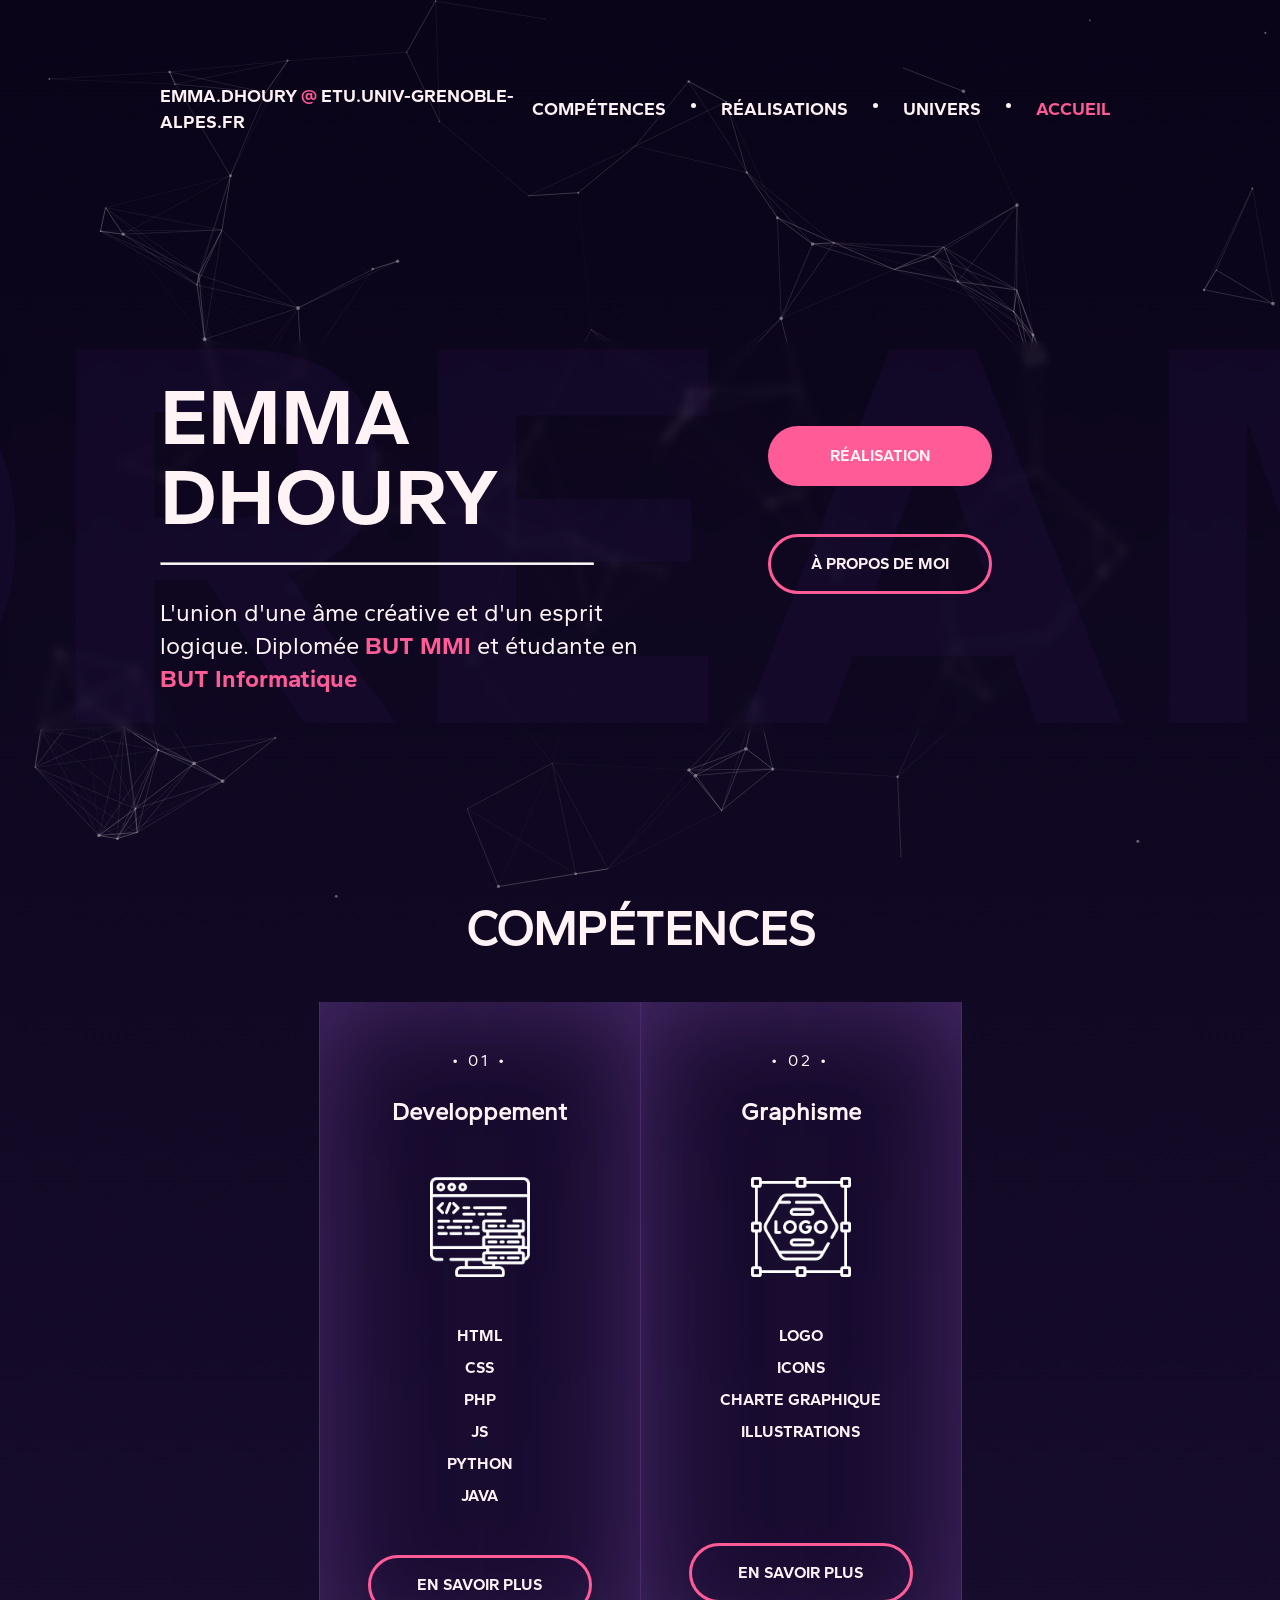
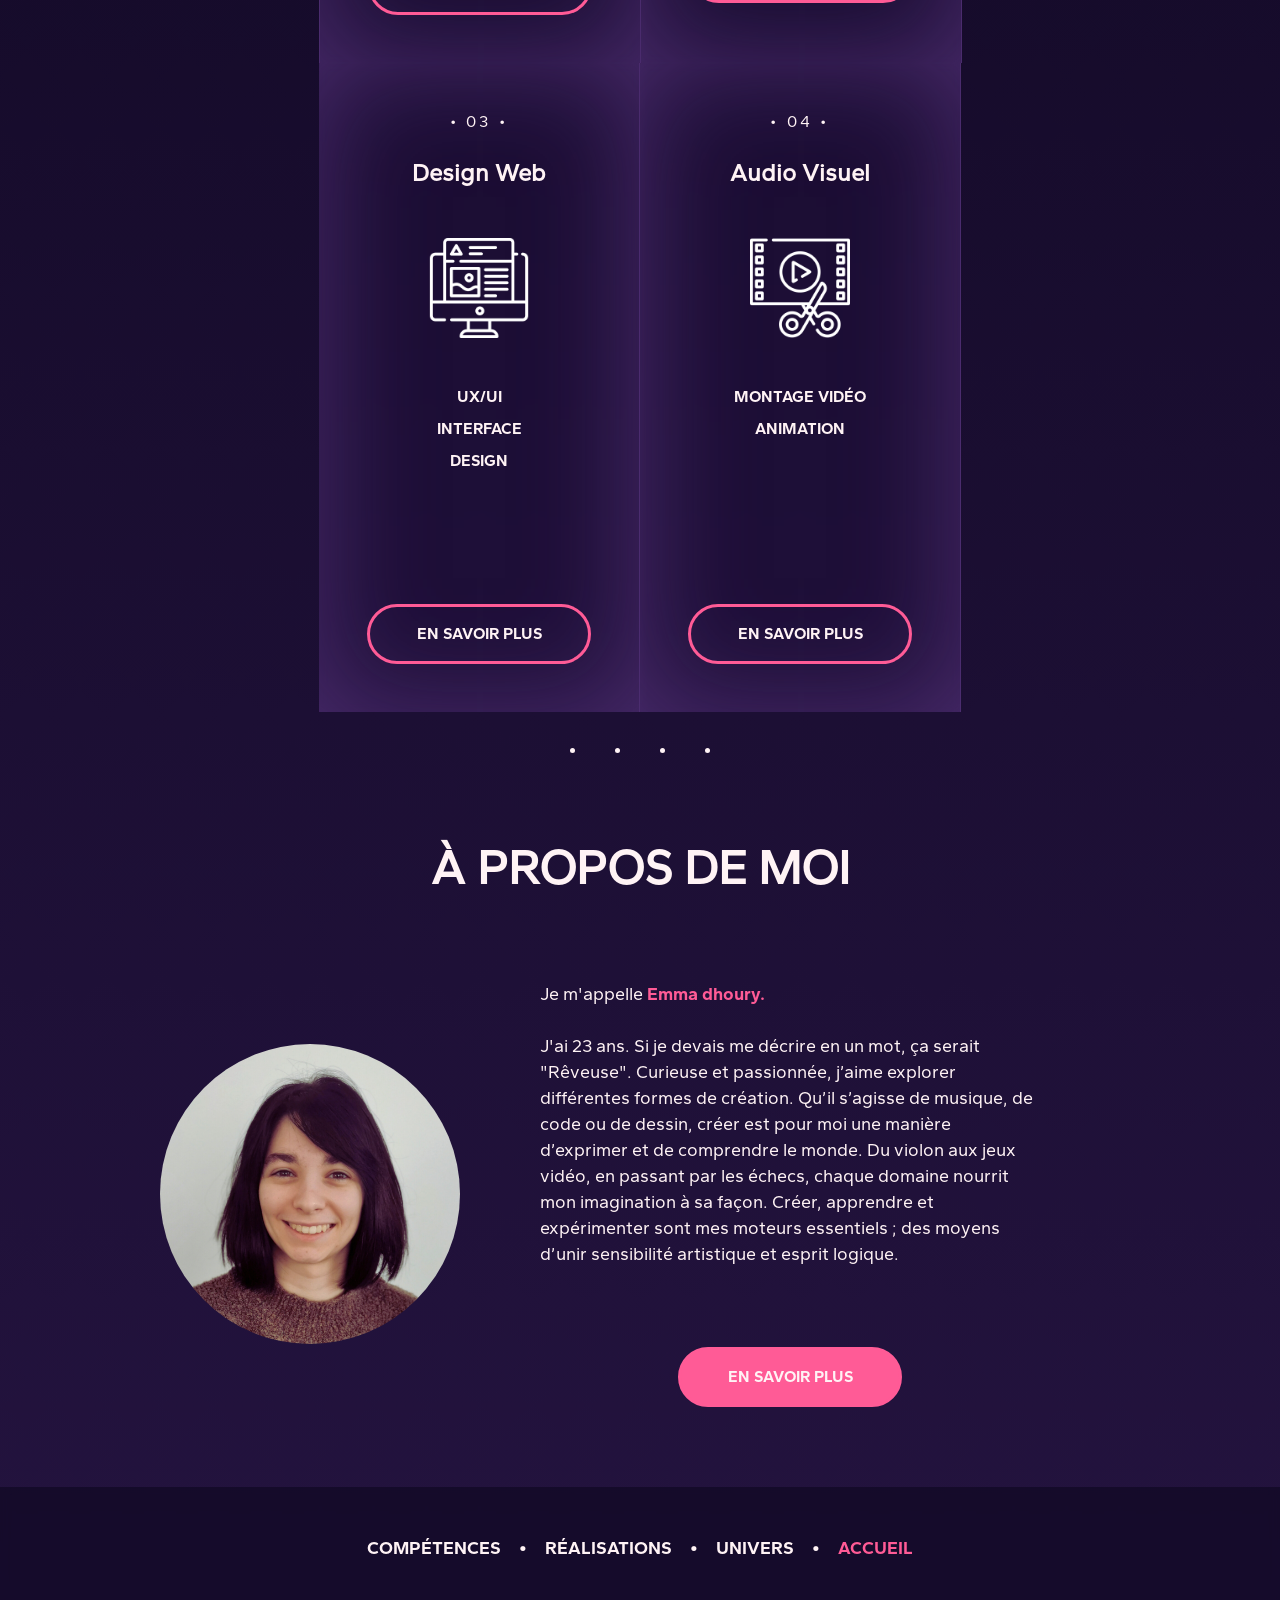
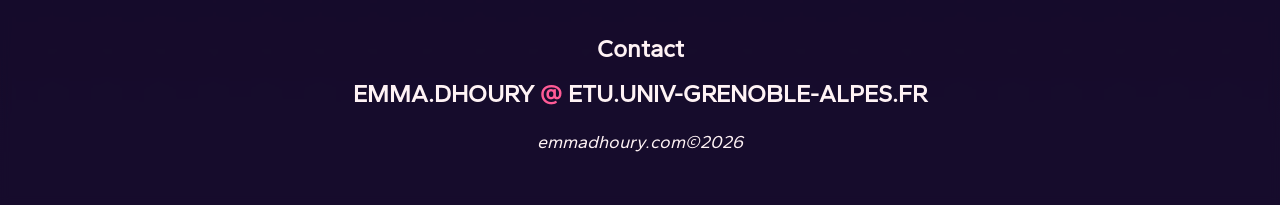
==== index.html @ 728509ed "Renomme accueil en index" ====
<!DOCTYPE html>
<html lang="fr">
    <head>
        <meta charset="utf-8">
        <meta http-equiv="X-UA-Compatible" content="IE=edge">
        <title>Emma Dhoury</title>
        <meta name="description" content="Portfolio de Emma Dhoury">
        <meta name="viewport" content="width=device-width, initial-scale=1">
        <link rel="stylesheet" type="text/css" href="style.css">
    </head>
    <body
        class="mrd-smooth"
        data-scroll-duration="300"
        data-scroll-deceleration="0.9"
        data-scroll-sensitivity="0.085"
        data-scroll-isScrolling="false"
        data-scroll-velocity="0"
    >
        <div id="particles-js"></div>
        <header>
            <nav>
                <p class="email">
                    emma.dhoury
                    <span>@</span>
                    etu.univ-grenoble-alpes.fr
                </p>
                <ul class="liens-nav sidenav" id="mySidenav">
                    <li>
                        <p>
                            <a href="competences.html">Compétences</a>
                        </p>
                    </li>
                    <li>
                        <span class="dot"></span>
                    </li>
                    <li>
                        <p>
                            <a href="realisations.html">Réalisations</a>
                        </p>
                    </li>
                    <li>
                        <span class="dot"></span>
                    </li>
                    <li>
                        <p>
                            <a href="mon-univers.html">Univers</a>
                        </p>
                    </li>
                    <li>
                        <span class="dot"></span>
                    </li>
                    <li>
                        <p>
                            <a class="important" href="accueil.html">Accueil</a>
                        </p>
                    </li>
                    <li>
                        <a id="closeBtn" class="close">
                            <img src="img/croix.png" alt="croix">
                        </a>
                    </li>
                </ul>
                <a id="openBtn">
                    <span class="burger-icon">
                        <span></span>
                        <span></span>
                        <span></span>
                    </span>
                </a>
            </nav>
            <div id="banner">
                <div>
                    <h4>
                        Dream
                        <br>
                    </h4>
                </div>
                <div>
                    <h1>
                        Emma Dhoury
                    </h1>
                    <hr>
                    <p>
                        L'union d'une âme créative et d'un esprit logique. Diplomée
                        <span class="important">BUT MMI</span>
                        et étudante en
                        <span class="important">BUT Informatique</span>
                    </p>
                </div>
                <div>
                    <a class="button" href="realisations.html">
                        Réalisation
                    </a>
                    <a class="button borderButton" href="mon-univers.html">
                        À propos de moi
                    </a>
                </div>
            </div>
        </header>
        <main>
            <section id="Compétences">
                <h2>Compétences</h2>
                <div class="card">
                    <div>
                        <p>• 01 •</p>
                        <h3>Developpement</h3>
                        <img src="img/dev.png" class="icons" alt="Icon Developpement">
                        <ul>
                            <li>HTML</li>
                            <li>CSS</li>
                            <li>PHP</li>
                            <li>JS</li>
                            <li>Python</li>
                            <li>Java</li>
                        </ul>
                        <a class="button borderButton" href="competences.html#Dev">
                            En savoir plus
                        </a>
                    </div>
                    <div>
                        <p>• 02 •</p>
                        <h3>Graphisme</h3>
                        <img src="img/logo.png" class="icons" alt="Icon Graphisme">
                        <ul>
                            <li>Logo</li>
                            <li>Icons</li>
                            <li>Charte graphique</li>
                            <li>Illustrations</li>
                        </ul>
                        <a class="button borderButton" href="competences.html#Graphisme">
                            En savoir plus
                        </a>
                    </div>
                    <div>
                        <p>• 03 •</p>
                        <h3>Design Web</h3>
                        <img src="img/web-design.png" class="icons" alt="Icon Web design">
                        <ul>
                            <li>UX/UI</li>
                            <li>Interface</li>
                            <li>Design</li>
                        </ul>
                        <a class="button borderButton" href="competences.html#Web">
                            En savoir plus
                        </a>
                    </div>
                    <div>
                        <p>• 04 •</p>
                        <h3>Audio Visuel</h3>
                        <img src="img/video-editing.png" class="icons" alt="Icon Audiovisuel">
                        <ul>
                            <li>Montage vidéo</li>
                            <li>Animation</li>
                        </ul>
                        <a class="button borderButton" href="competences.html#Audiovisuel">
                            En savoir plus
                        </a>
                    </div>
                </div>
            </section>
            <p>
                <span class="dot"></span>
                <span class="dot"></span>
                <span class="dot"></span>
                <span class="dot"></span>
            </p>
        </section>
        <section>
            <h2>À propos de moi</h2>
            <div id="Présentation">
                <img src="img/Emma.png" alt="Photo de moi">
                <div>
                    <p>
                        Je m'appelle
                        <span>Emma dhoury.</span>
                        <br>
                        <br>
                        J'ai 23 ans. Si je devais me décrire en un mot, ça serait "Rêveuse". Curieuse et passionnée, j’aime explorer différentes formes de création. 
                        Qu’il s’agisse de musique, de code ou de dessin, créer est pour moi une manière d’exprimer et de comprendre le monde. 
                        Du violon aux jeux vidéo, en passant par les échecs, chaque domaine nourrit mon imagination à sa façon. 
                        Créer, apprendre et expérimenter sont mes moteurs essentiels ; des moyens d’unir sensibilité artistique et esprit logique.
                    </p>
                    <a class="button" href="mon-univers.html">
                        En savoir plus
                    </a>
                </div>
            </div>
        </section>
    </main>
    <footer>
        <nav>
            <ul>
                <li>
                    <p>
                        <a href="competences.html">Compétences</a>
                    </p>
                </li>
                <li>
                    <p>•</p>
                </li>
                <li>
                    <p>
                        <a href="realisations.html">Réalisations</a>
                    </p>
                </li>
                <li>
                    <p>•</p>
                </li>
                <li>
                    <p>
                        <a href="mon-univers.html">Univers</a>
                    </p>
                </li>
                <li>
                    <p>•</p>
                </li>
                <li>
                    <p>
                        <a class="important" href="accueil.html">Accueil</a>
                    </p>
                </li>
            </ul>
        </nav>
        <h3>Contact</h3>
        <p class="email">
            emma.dhoury
            <span>@</span>
            etu.univ-grenoble-alpes.fr
        </p>
        <p id="copyright">emmadhoury.com©2026</p>
    </footer>
    <!-- scripts -->
    <script src="js/particles.js"></script>
    <script src="js/app.js"></script>
    <script src="js/mrd-smoothscroller.js"></script>
    <script src="./js/Burger.js"></script>
</body>
</html>
---- style.css ----
/**SIZE PC**/
/* BODY */
/*Fonts*/
@font-face {
  font-family: "Font";
  src: url('font/Gantari-Regular.otf');
}

@font-face {
  font-family: "BoldFont";
  src: url('font/Gantari-Bold.otf')
}

@font-face {
  font-family: "BlackFont";
  src: url('font/Gantari-Black.otf');

}

@font-face {
  font-family: "ItalicFont";
  src: url('font/Gantari-Italic.otf');
}

@font-face {
  font-family: "BoldItalicFont";
  src: url('font/Gantari-BoldItalic.otf');
}

/*Animations*/
@keyframes float {
  0% {
    transform: translatey(0px);
  }

  50% {
    transform: translatey(-10px);
  }

  100% {
    transform: translatey(0px);
  }
}

/* Colors */

:root {
  /* Couleur du texte */
  --color-text: #fff3f5;
  /* Couleur du fond */
  --color-bg: linear-gradient(#090418, #251441);
  /* Couleur du fond */
  --color-bg-dark: rgb(9, 4, 24, 0.5);
  /* Couleur du fond */
  --color-bg-light: rgba(45, 22, 82, 0.2);
  /* Couleur clair */
  --color-light: #bea1ee;
  /* Couleur foncer */
  --color-dark: #251441;
  /* Couleur primaire, pour CTA (Calls to action) */
  --color-primary: #ff5b96;
  /* Couleur secondaire, shadow, line */
  --color-accent: rgba(95, 57, 134, 0.7);
  /* Couleur additionnelle pour l'animation des button */
  --color-button-transparency: rgb(255, 91, 150, 0);
}


/*Generals*/

html {
  scroll-behavior: smooth;
  margin: 0;
  padding: 0;
}

body {
  width: 100%;
  height: auto;
  position: relative;
  color: var(--color-text);
  background: var(--color-bg);
  font-family: "Font";
  z-index: -5;
  margin: 0;
  padding: 0;
}

#particles-js {
  width: 100%;
  height: 100%;
  position: fixed;
  top: 0;
  z-index: -500;
  opacity: 75%;


}

h1 {
  font-size: 7em;
  font-family: "Boldfont";
  text-align: center;
  text-transform: uppercase;
  margin: 0.5em;

}


h2 {
  text-align: center;
  font-size: 3em;
  text-transform: uppercase;
}

.h2_real {
  margin-top: 3em;
}

h3 {
  font-size: 1.5em;
}

a {
  text-decoration: none;
  cursor: pointer;
}

.important {
  color: var(--color-primary);
  font-family: "BoldFont";
}

.center {
  display: flex;
  justify-content: center;
}

p {
  font-size: 18px;
  margin : 0;

}

.paragraphe {
  text-align: justify;
}

.para-margin {
      max-width: 600px;
  margin: auto;
  margin-bottom: 3em;
}

.real_flex{
  display: flex;
  margin: auto 10em;
  gap : 1em;
  
}

.real h3{
  font-size: 3em;
  margin-top: 5rem ;
  margin-bottom: 2rem;
  text-align: center;
}

.real h3:hover {
  color : var(--color-primary)
}


.real-div-content {
 width: 50%;
}

.real-div-content h4 {
  text-align: center;
  font-weight: bold;
}


.real-div-content p {
  padding : 1rem;
}
/* HEADER */

/* NAV */
nav {
  display: flex;
  justify-content: space-between;
  margin: 5em 10em;
  text-transform: uppercase;
  font-family: "Boldfont";
}

.email {
  align-content: center;
}

.email span {
  color: var(--color-primary);
}

nav ul {
  display: flex;
  padding: 0;
}

ul li {
  list-style: none;
}

li a {
  color: var(--color-text);
  text-decoration: none;
  position: relative;
}

li p {
  margin: 0;
  color: var(--color-text);
  margin: 0 0.5em;
}

#openBtn {
  display: none;
}

.burger-icon {
  display: none;
}

.close {
  display: none;
}


/* a Effect */

nav a:not(.close)::after {
  content: '';
  position: absolute;
  bottom: -10px;
  left: 25%;
  width: 50%;
  height: 0.05em;
  background-color: var(--color-text);
  opacity: 0;
  transition: opacity 300ms, transform 300ms ease-out;
}

nav a.important::after {
  background-color: var(--color-primary);
}

nav a:hover::after,
nav a:focus::after {
  opacity: 1;
  transform: translate3d(0, 0.2em, 0);
}

nav li a::after {
  opacity: 1;
  transform: scale(0);
  transform-origin: center;
}

nav li a:hover::after,
nav li a:focus::after {
  transform: scale(1);
}



/* BANNER */


#banner p {
  font-size: 1.5em;
}

#banner {
  position: relative;
  display: flex;
  padding: 5em 10em;
}

#banner h4 {
  font-family: "Boldfont";
  font-size: 35em;
  line-height: 0.8em;
  color: var(--color-bg-light);
  left: 50%;
  top: 50%;
  transform: translate(-50%, -50%);
  position: absolute;
  margin: 0;
  text-transform: uppercase;
  line-height: 0.7em;
  z-index: -100;
  backdrop-filter: blur(5px);
  flex: 1;

}

#banner h1 {
  text-align: left;
  margin: 0;
  line-height: 1em;
  font-size: 5em;

}

hr {
  background-color: var(--color-text);
  border-radius: 10px;
  width: 90%;
  margin: 1.5em auto 2em 0;
  height: 1px;
}

#banner>div {
  text-align: left;
  box-sizing: border-box;
  max-width: 50%;
  margin: 5em 0;
}

#banner div:last-child {
  margin: 5em auto;

}

#banner img {
  left: 5%;
  top: 5%;
  position: absolute;
  margin: auto;
  max-height: 90%;
  width: auto;

}

#tri {
  display: flex;
  justify-content: center;
  margin: 1em 10em;
}

/* MAIN */

ul {
  font-weight: bold;
}


/*button*/
.button {
  position: relative;
  box-sizing: border-box;
  border: solid var(--color-primary) 0.2em;
  min-width: 14em;
  border-radius: 50em;
  color: var(--color-text);
  text-transform: uppercase;
  font-weight: bold;
  display: block;
  margin: 3em auto auto auto;
  padding: 1em 2em 1em 2em;
  font-family: "BoldFont";
  background-color: var(--color-primary);
  background: linear-gradient(to left, var(--color-primary)50%, var(--color-text) 50%) right;
  background-size: 230%;
  transition: all .3s ease-out;
  width: fit-content;
  text-align: center;
}

.borderButton {
  border: solid var(--color-primary) 0.2em;
  background: linear-gradient(to left, var(--color-button-transparency) 50%, var(--color-text) 50%) right;
  background-size: 220%;
  border-radius: 50em;
  transition: all 0.3s ease-out;
}

.button:hover {
  transition: all .3s ease-out;
  background-color: transparent;
  color: var(--color-dark);
  background-size: 200%;
  border: solid var(--color-text) 0.2em;
  background-position: left;
}

/*SECTION*/
/*Accueil*/

.icons {
  filter: invert(1);
  max-width: 100px;
  height: auto;
  display: block;
  margin: 3em auto;
}


section {
  position: relative;

}

#Compétences {
  position: relative;
  width: 100%;
}

/*Card*/
.card {
  position: relative;
  display: flex;
  text-align: center;
  height: fit-content;
  margin: auto 10em;
  width: auto;
  position: relative;
  flex-wrap: wrap;
  justify-content: center;

}

.card>a, .card div {
  box-sizing: border-box;
  min-width: 300px;
  border-right: solid var(--color-accent) 0.1em;
  box-shadow: inset 0 0 7em var(--color-accent);
  background: var(--color-bg-light);
  padding: 3em;
  backdrop-filter: blur(5px);
  transition: all 2s ease-out;
}

.card p {
  letter-spacing: 0.2rem;
  margin : auto;
  font-size: 1rem;
 
}

.card>div:first-child {
  border-left : solid var(--color-accent) 0.1em;
}

ul .dot {
  margin: 10% 1em;
}

p:has(.dot) {
  text-align: center;
}

.dot {
  margin: 2em 1em;
  height: 5px;
  width: 5px;
  background-color: var(--color-text);
  border-radius: 50%;
  display: inline-block;
}

#Compétences {
  text-align: center;
}

.card>a:hover>.icons , .card>div:hover>.icons {
  animation: float 2s ease-in-out infinite;
}

.card>a:hover .button , .card>div:hover .button {
  background: linear-gradient(to left, var(--color-primary)50%, var(--color-text) 50%) right;
  background-size: 220%;
  transition: all 0.3s ease-out;
}

.card>a:hover .button:hover , .card>div:hover .button:hover {
  transition: all .3s ease-out;
  background-color: var(--color-primary);
  color: var(--color-dark);
  background-position: left;
}

.card>a:hover, .card>div:hover  {
  background-color: var(--color-accent);
  transition: all 0.5s linear
}

.card ul {
  padding: 0;
  font-family: "BoldFont";
  min-height: 170px;
}


.card h3 {
  margin: 1em 0;
}

.card li {
  margin: 10px;
  text-transform: uppercase;

}

.card img {
  width: 100%;
  height: auto;
}

/*présentation*/
#Présentation {
  display: flex;
  margin: 5em 10em;
  height: fit-content;
  width: auto;
}

#Présentation img {
  margin: auto;
  max-width: 300px;
  width: auto;
  max-height: 300px;
  height: auto;
  border-radius: 50%;
  background-color: var(--color-text);
}

#Présentation>div {
  position: relative;
  margin: 0 5em;
  height: fit-content;
  max-width: 75%;
  vertical-align: middle;
}

#Présentation span {
  color: var(--color-primary);
  font-family: "Boldfont";
}

#Présentation .button {
  margin-top: 5em;
}

/*COMPETENCES*/

.comp {
  box-sizing: border-box;
  padding: 3em 10em;
  backdrop-filter: blur(5px);
}

.comp:nth-child(odd) {
  background: var(--color-bg-light);
  box-shadow: inset 0 0 7em var(--color-accent);
}

.comp h2 {
  margin-bottom: 1em;
}

.comp .comp_div {
  text-align: justify;
  margin: auto;
  max-width: 800px;
}

.comp ul {
  text-transform: uppercase;
  font-family: "BoldFont";
  margin: 3em 0;
  padding-left: 0;
}

.libox {
  display: flex;
  justify-content: center;
}

.libox li {
  font-family: "BoldFont";
  text-transform: uppercase;
  color : var(--color-text);
  background-color: var(--color-accent);
  backdrop-filter: blur(5px);
  padding: 1em;
  margin: 0;
  margin-right: 1em;
  margin-bottom: 1em;
  height: fit-content;
}

.real .button {
  margin-left: 0;
}

.real {
  width: 100%;
  position: relative;
}



.real_div h3 {
  font-size: 3em;
  margin: auto;
}

.real_div {
  padding: 5em 20em;
  padding-top : 0;
}

.real .real_div {
  box-sizing: border-box;
  background: var(--color-bg-light);
  backdrop-filter: blur(5px);
  box-shadow: inset 0 0 7em var(--color-accent);
  position: relative;
  padding-top: 5em;
}

.real .real_div div{
max-width: 800px;
margin : auto;
}



.museum {
  display: flex;
  margin: auto 10em;
  flex-wrap: wrap;
  justify-content: center;
  gap: 1em;

}

.museum_img {
  transition: all .3s ease-out;
  backdrop-filter: blur(5px);
  font-size : 0;
}

.museum_img .libox {
  font-size : 2em;
}

.museum_img img {
  max-height: 400px;
  width: 100%;
  transition: all .3s ease-out;
  opacity: 70%;

}

.museum_img:hover {
  transform: scale(1.2);
  z-index: 100;
  transition: all .3s ease-out;
  position: relative;
  opacity: 100%;
}

.museum_img:hover .libox {
  opacity: 30%;
  transition: all .3s ease-out;
}

.museum_img:hover img {
  opacity: 100%;
  transition: all .3s ease-out;
  box-shadow: 10px 10px 10px var(--color-bg-dark);
}


div .museum_img {
  position: relative;
  padding: 0;
}

.realcard {
  display: flex;
  gap: 1em;
  flex-wrap: wrap;
  justify-content: center;
}

.realcard > a {
  padding: 0;
  border: none;
  box-shadow: none;
  height: min-content;
  max-width: 300px;
  position: relative;
  font-size: 0;

}

.realcard p {
  color: var(--color-text);
  font-size: 2rem;
  font-family: "Boldfont";
  padding: 1em;
  text-align: center;
}

.realcard p:hover {
  color: var(--color-light);
}

video {
  width: 100%;
  height: auto;
}

.real_img {
  position: relative;

}

.real_img img {
  width: 100vw;
}


.real_img .libox,
.museum_img .libox,
.realcard .libox {
  justify-content: left;
  position: absolute;
  flex-wrap: wrap;
  z-index: 50;
  margin: 1em;
  padding: 0;
  transition: all .3s ease-out;
  font-size: 16px;
}

/* FOOTER*/

footer {
  background-color: var(--color-bg-dark);
  backdrop-filter: blur(5px);
  padding: 2em 0;
  text-align: center;
}

footer nav {
  margin: 1em 10em;
}

footer nav ul {
  margin: auto;
  padding: 0;
}

footer h3 {
  margin-top: 3em;
  margin-bottom: 0.5em;
}

footer .email {
  font-size: 1.5em;
  text-transform: uppercase;
  font-weight: bold;
  padding-top: 0;
  margin-top: 0;

}

#copyright {
  margin: 1em;
  font-style: italic;
}

/**SIZE TABLETTE**/

@media only screen and (max-width: 992px) {
  nav {
    margin: 3em 5em;
  }

  .museum {
    margin: auto 5em;
  }

  #banner {
    flex-wrap: wrap;
  }

  #banner>div {
    max-width: 100%;
    margin: 2em 0;
  }

  #banner div:last-child {
    margin: 2em auto;
  }


  #banner>img {
    display: none;
  }

  #banner h1 {
    font-size: 5em;

  }

  #banner {
    padding: 3em 5em;
  }

  .banner_real {
    flex-wrap: wrap;
  }

  ul .dot {
    display: none;
  }




  /*** ---- Burger ---- ***/
  /* Sidenav menu */
  .sidenav {
    height: 100%;
    width: 150px;
    position: fixed;
    z-index: 100;
    top: 0;
    right: -300px;
    background-color: var(--color-bg-dark);
    opacity: 95%;
    padding-top: 60px;
    transition: right 0.5s ease;
    backdrop-filter: blur(5px);
  }

  /* Sidenav menu links */
  .sidenav a {
    text-decoration: none;
    transition: 0.3s;

  }

  #closeBtn:hover {
    color: var(--color-primary);
    cursor: pointer;
  }

  .sidenav {
    list-style-type: none;
    padding: 2em;
    padding-top: 5em;
    margin: 0;
    flex-direction: column;
  }

  /* Active class */
  .sidenav.active {
    right: 0;
  }

  .sidenav li {
    padding-top: 1em;
  }

  /* Close btn */
  .sidenav .close {
    position: absolute;
    top: 10px;
    right: 25px;
    font-size: 36px;
    display: block;
  }


  /* Icône burger */
  .burger-icon span {
    display: block;
    width: 25px;
    height: 2px;
    background-color: var(--color-text);
    margin: 7px;
    border-radius: 2.5px;
  }

  #closeBtn {
    filter: invert(1);
  }

  #closeBtn:hover {
    filter: brightness(0) saturate(100%) invert(52%) sepia(27%) saturate(4319%) hue-rotate(308deg) brightness(105%) contrast(101%);
  }

  .burger-icon:hover>span {
    background-color: var(--color-primary);
  }

  .burger-icon {
    display: inline-block;
  }

  #openBtn {
    display: inline-block;
  }

  #Présentation {
    flex-wrap: wrap;
    margin: 3em 5em;
  }

  h1 {
    font-size: 5em;
  }


  h2 {
    font-size: 2em;
  }


  h3 {
    font-size: 1em;
  }


  .banner_comp .banner_comp_div {
    padding: 3em 5em;
  }

  .comp {
    padding: 3em 5em;
  }

  .card {
    margin: auto 5em;
  }

  #Présentation .button {
    margin-top: 3em;
  }

  #Présentation img {
    margin-bottom: 3em
  }

  .museum_img img {
    max-height: 600px;
    height: auto;
    min-width: 100%;
  }

  .real_div {
    padding: 3em 5em;
    padding-top: 0;
  }

  .card div {
    width : 50%;
  }

  .real {
    flex-wrap: wrap;
  }

  footer nav {
    margin: 3em 5em;
  }

}

@media only screen and (max-width: 768px) {
  nav {
    margin: 2em 3em;
  }

  h1 {
    font-size: 3em;
  }

  .museum {
    margin: auto 3em;
  }

  #banner {
    padding: 2em 3em;
  }

  .banner_comp .banner_comp_div {
    padding: 2em 3em;
  }

  .banner_real .banner_real_div {
    padding: 2em 3em;
  }

  .card {
    margin: auto 3em;
  }

  .real_div {
    padding: 2em 3em;
    padding-top: 0;
  }

  .comp {
    padding: 2em 3em;
  }


    .card div {
    width : 100%;
  }

  #Présentation {
    margin: 3em;
  }

  #Présentation img {
    margin-bottom: 2em
  }

  #Présentation .button {
    margin-top: 2em;
  }


  footer nav {
    margin: 2em 3em;
  }


}

/**SIZE PHONE**/

@media only screen and (max-width: 600px) {
  nav {
    margin: 1em;

  }

  h1 {
    font-size: 2em;
  }

  #banner {
    padding: 1em;
  }

  .comp {
    padding: 1em;
  }

  .banner_comp .banner_comp_div {
    padding: 1em;
  }

  .banner_real .banner_real_div {
    padding: 1em;
  }

  .real_div {
    padding: 1em;
    padding-top: 0;
  }

  .card {
    margin: auto 1em;
  }

  .museum {
    margin: auto 1em;
  }


  #Présentation {
    margin: 2em;

  }

  footer nav {
    margin: 1em;
  }


}
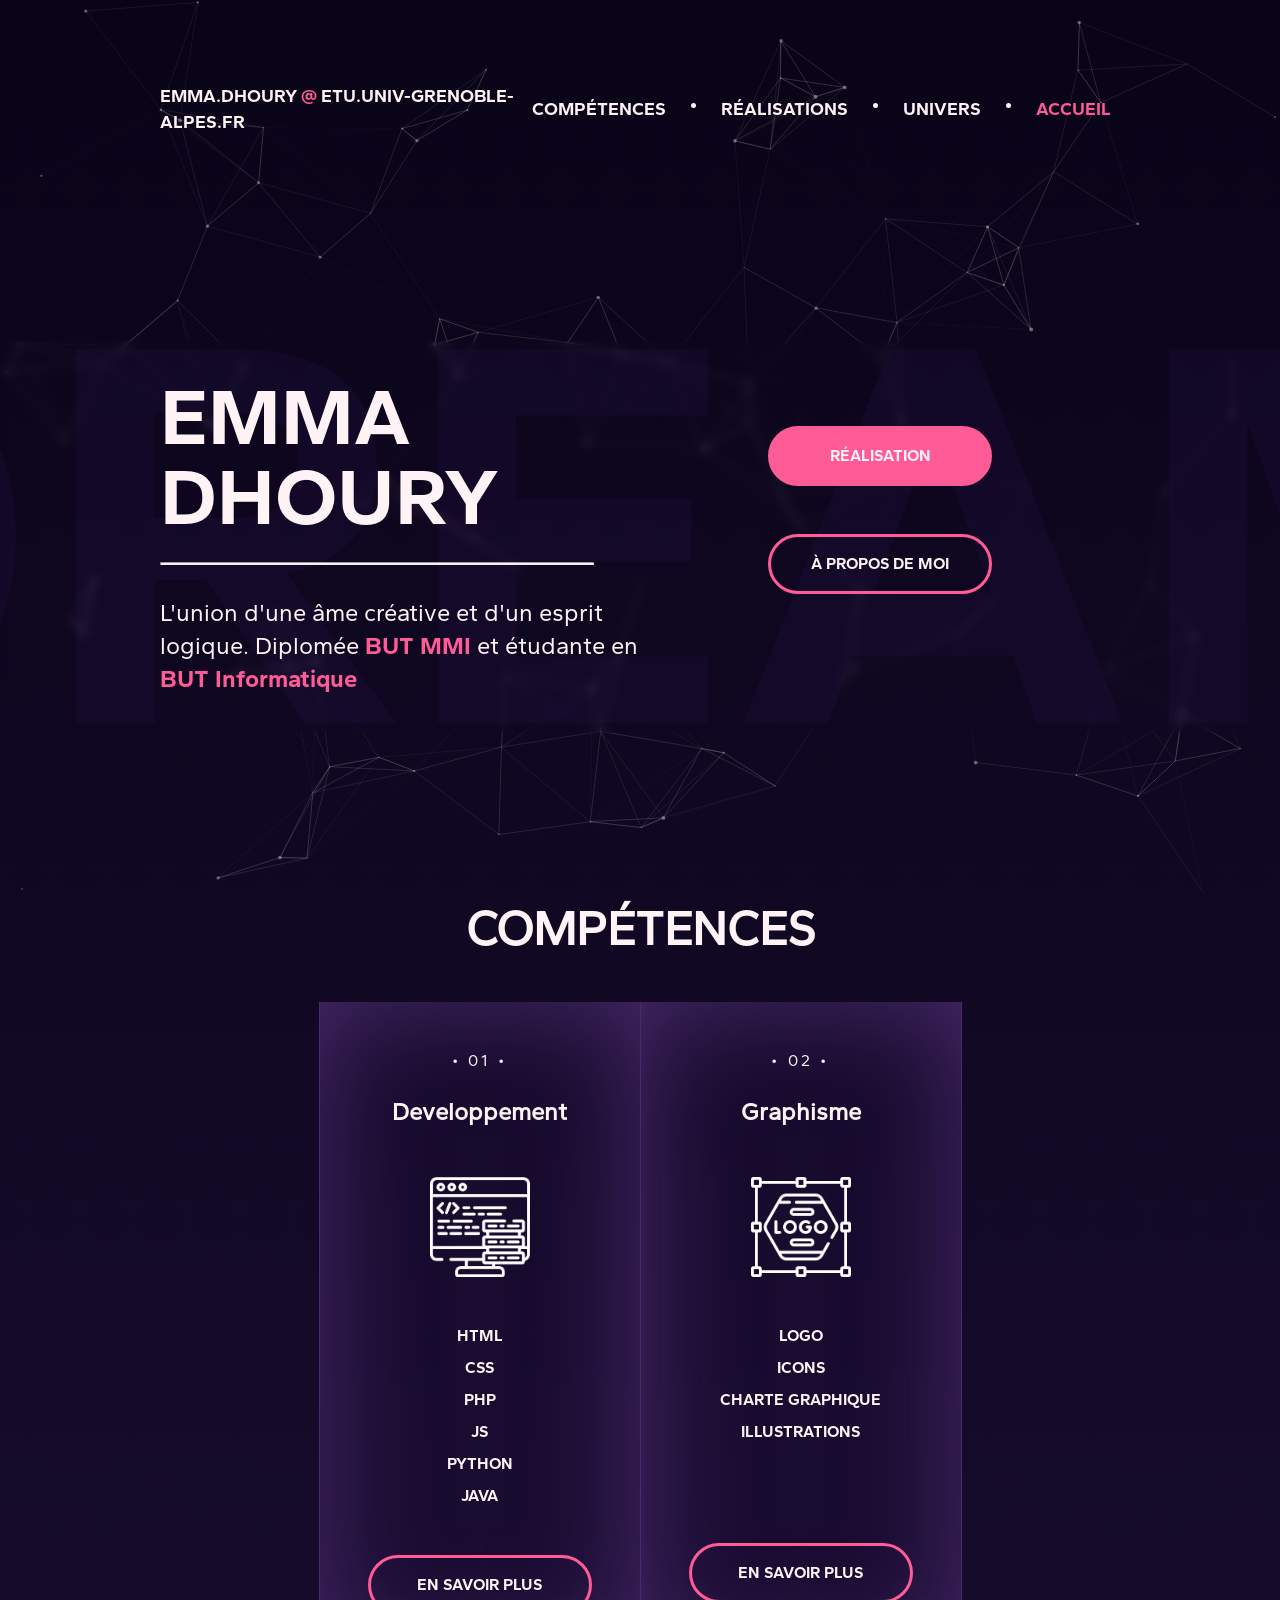
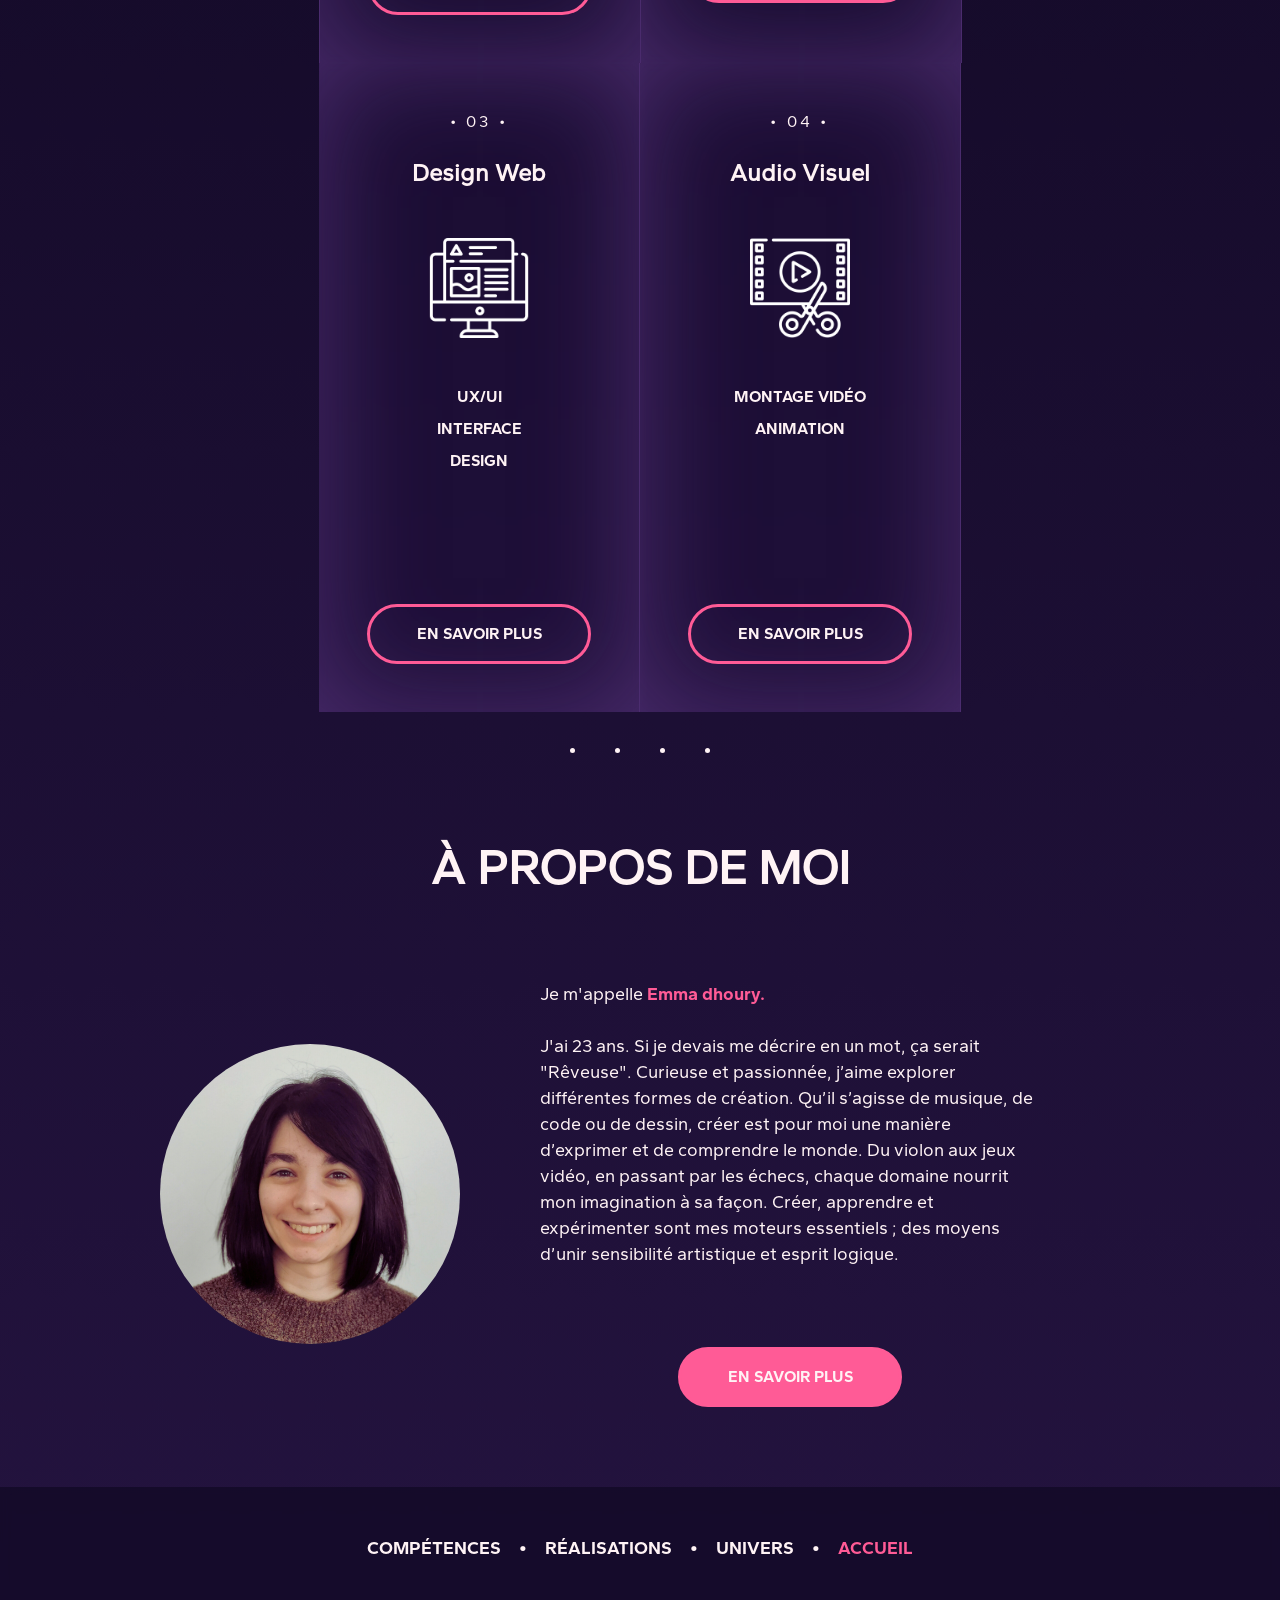
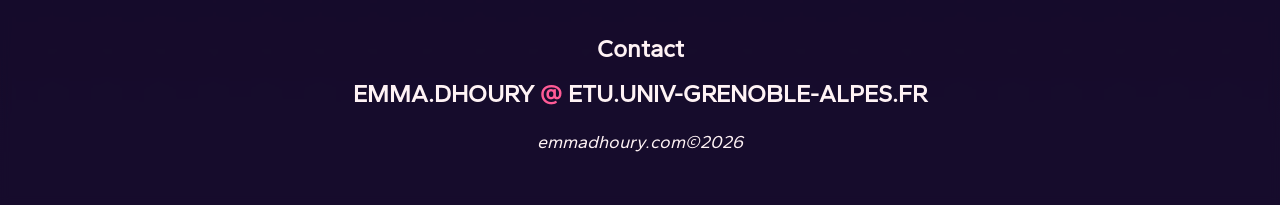
==== commit 1bfc2017: "Correctifs liens" ====
--- a/index.html
+++ b/index.html
@@ -51,7 +51,7 @@
                     </li>
                     <li>
                         <p>
-                            <a class="important" href="accueil.html">Accueil</a>
+                            <a class="important" href="index.html">Accueil</a>
                         </p>
                     </li>
                     <li>
@@ -216,7 +216,7 @@
                 </li>
                 <li>
                     <p>
-                        <a class="important" href="accueil.html">Accueil</a>
+                        <a class="important" href="index.html">Accueil</a>
                     </p>
                 </li>
             </ul>
--- a/style.css
+++ b/style.css
@@ -720,9 +720,10 @@
   color: var(--color-light);
 }
 
-video {
+iframe {
   width: 100%;
   height: auto;
+ aspect-ratio: 16 / 9;
 }
 
 .real_img {
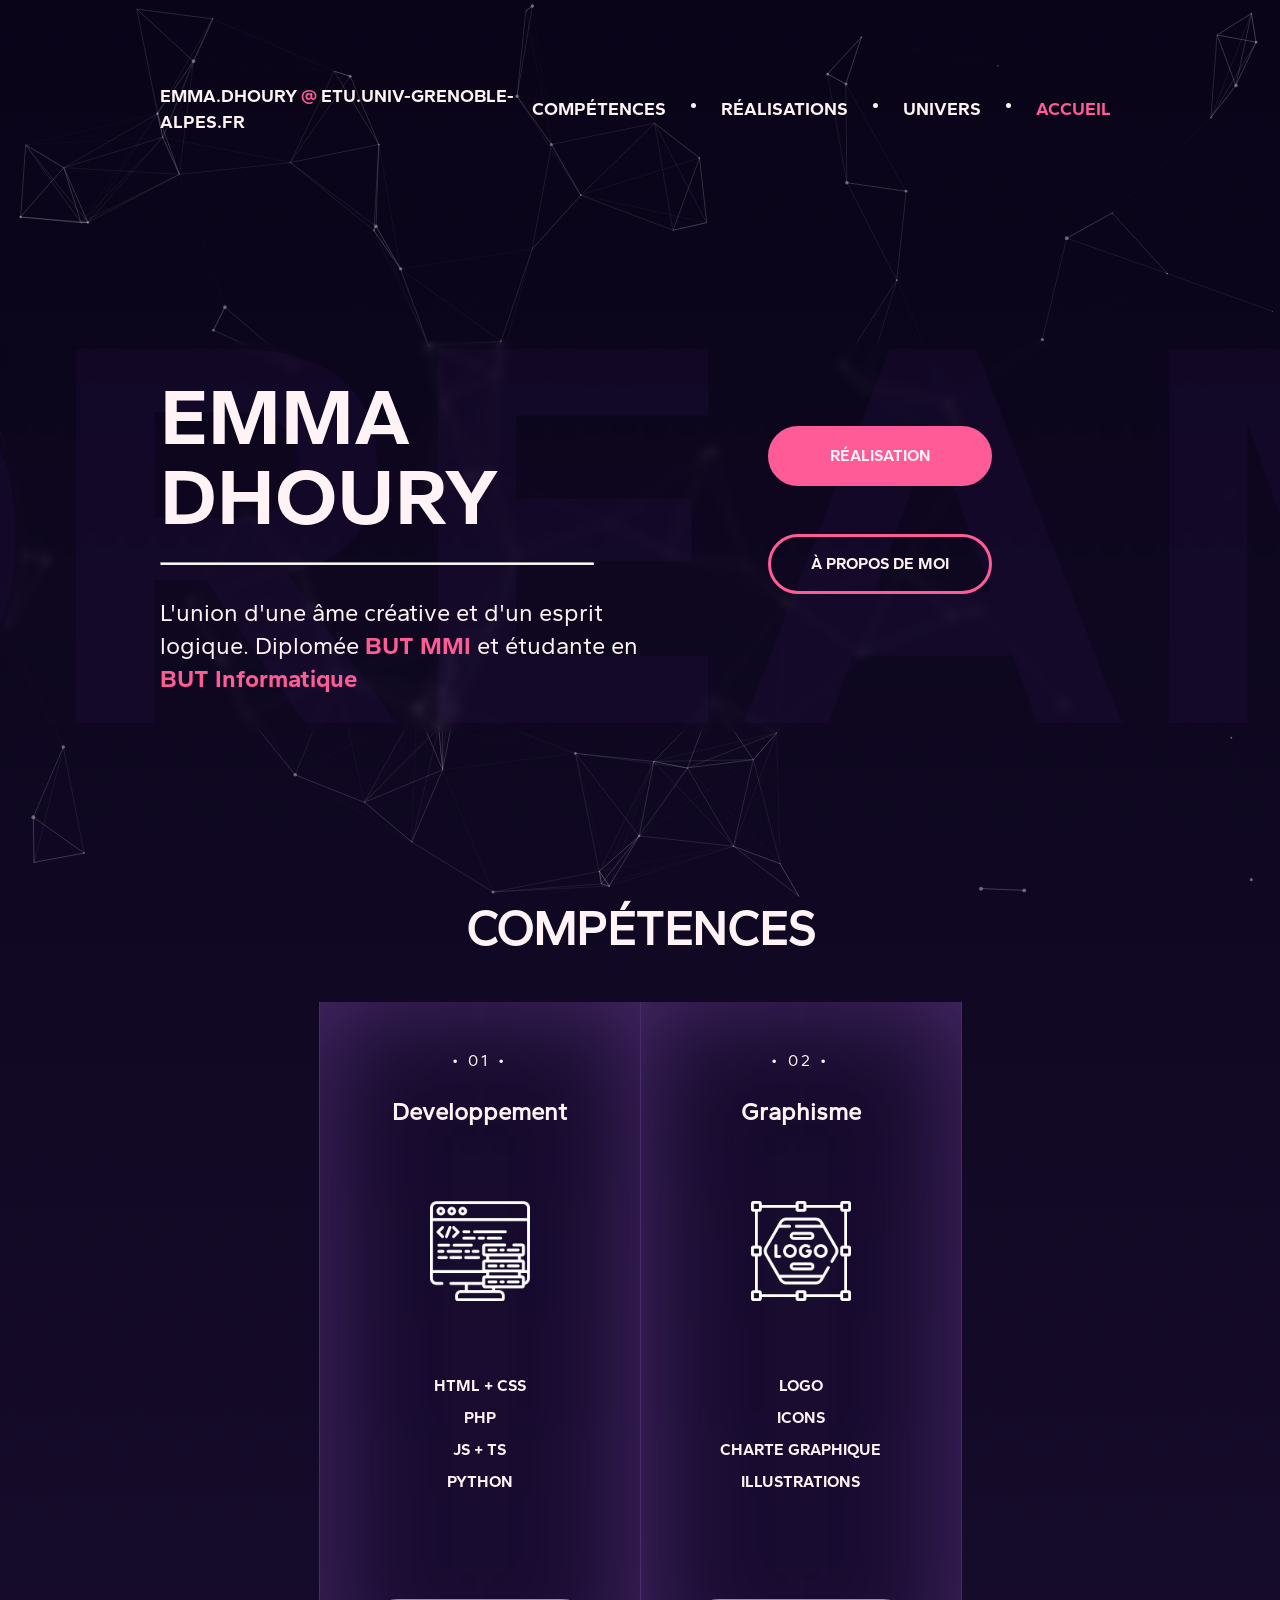
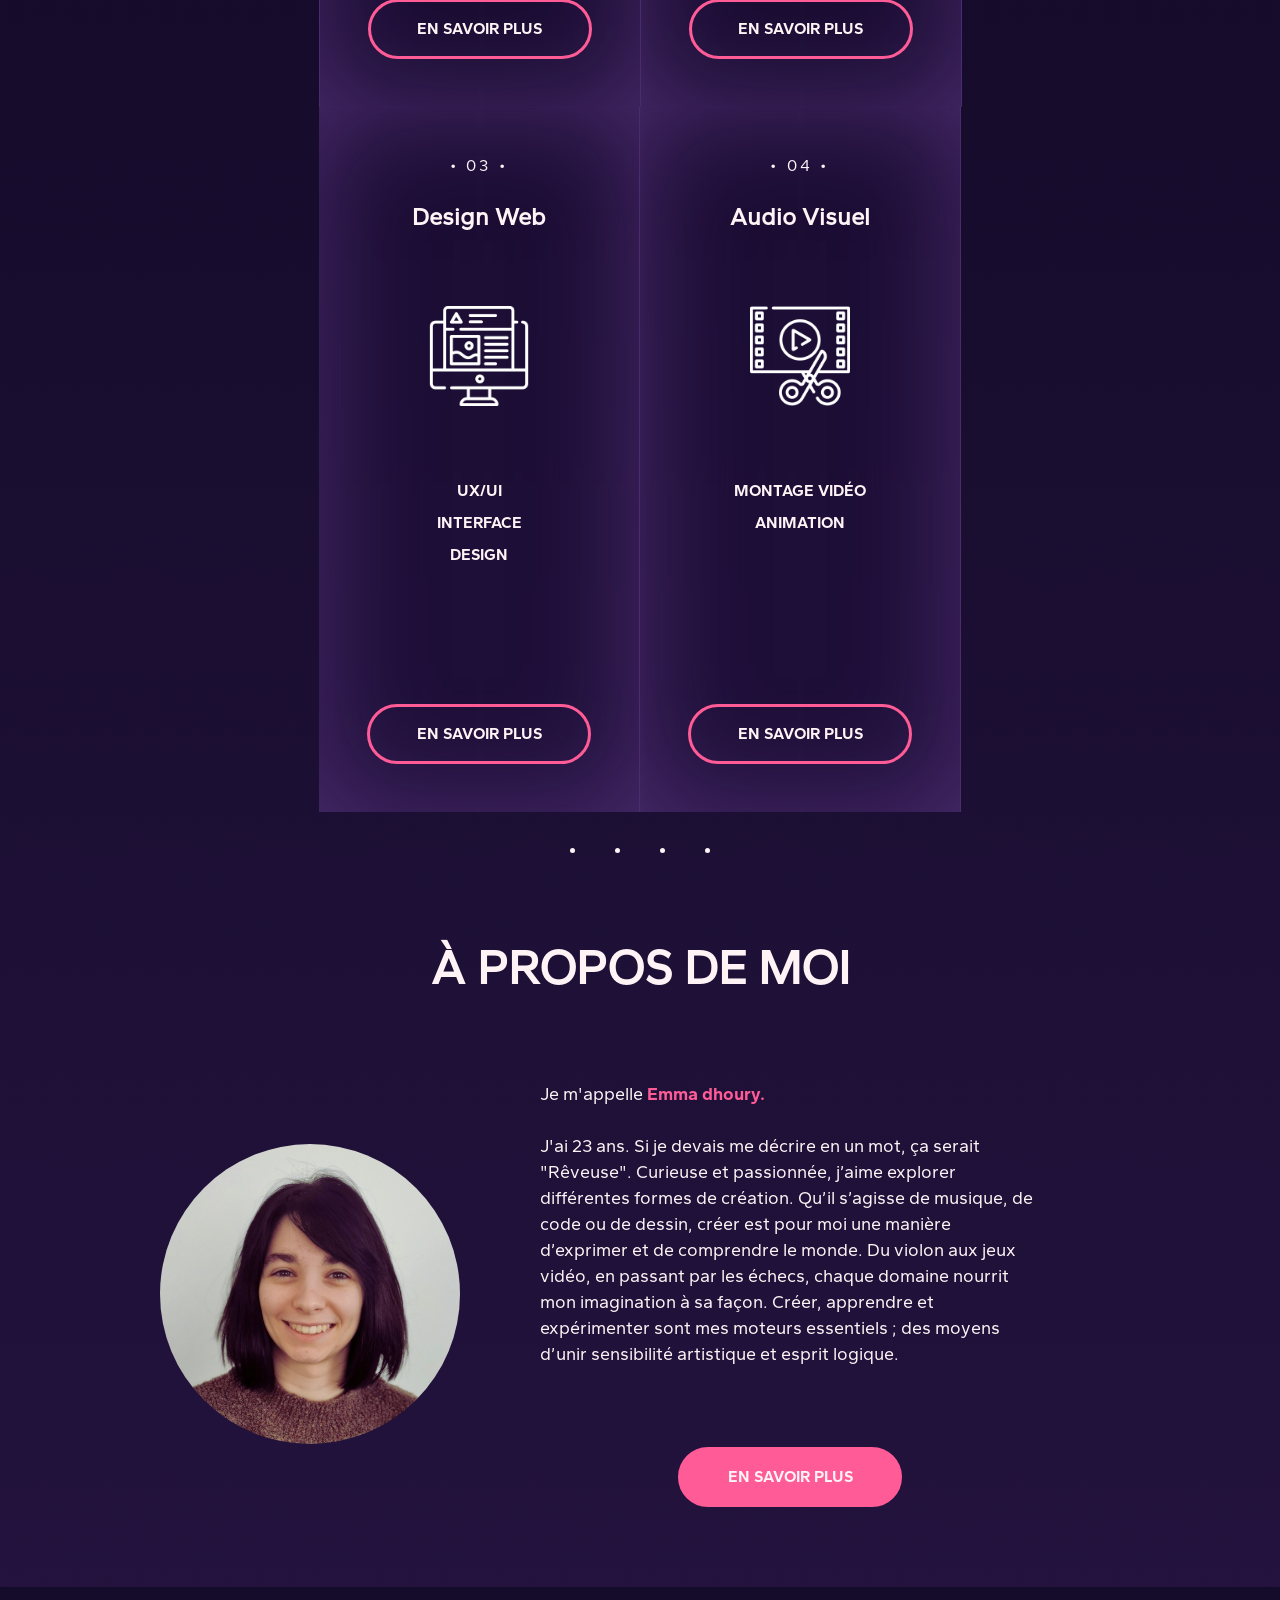
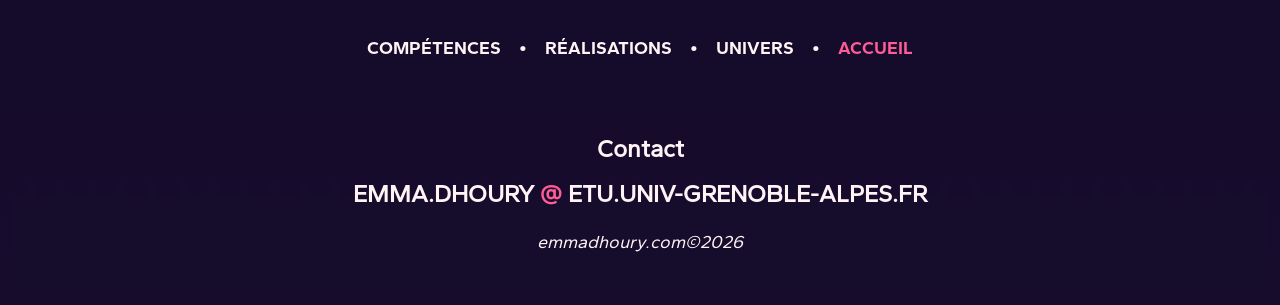
==== commit ea3447ad: "Modifications index" ====
--- a/index.html
+++ b/index.html
@@ -106,12 +106,10 @@
                         <h3>Developpement</h3>
                         <img src="img/dev.png" class="icons" alt="Icon Developpement">
                         <ul>
-                            <li>HTML</li>
-                            <li>CSS</li>
+                            <li>HTML + CSS</li>
                             <li>PHP</li>
-                            <li>JS</li>
+                            <li>JS + TS</li>
                             <li>Python</li>
-                            <li>Java</li>
                         </ul>
                         <a class="button borderButton" href="competences.html#Dev">
                             En savoir plus
--- a/style.css
+++ b/style.css
@@ -440,7 +440,15 @@
   padding: 3em;
   backdrop-filter: blur(5px);
   transition: all 2s ease-out;
-}
+  display: flex;
+  flex-direction: column;
+  justify-content: space-between;
+}
+
+.card>a, .card-univers div {
+  width: 100%;
+}
+
 
 .card p {
   letter-spacing: 0.2rem;
@@ -636,7 +644,10 @@
 margin : auto;
 }
 
-
+.real-div-content .museum_img img {
+  height : auto;
+  max-height: none;
+}
 
 .museum {
   display: flex;
